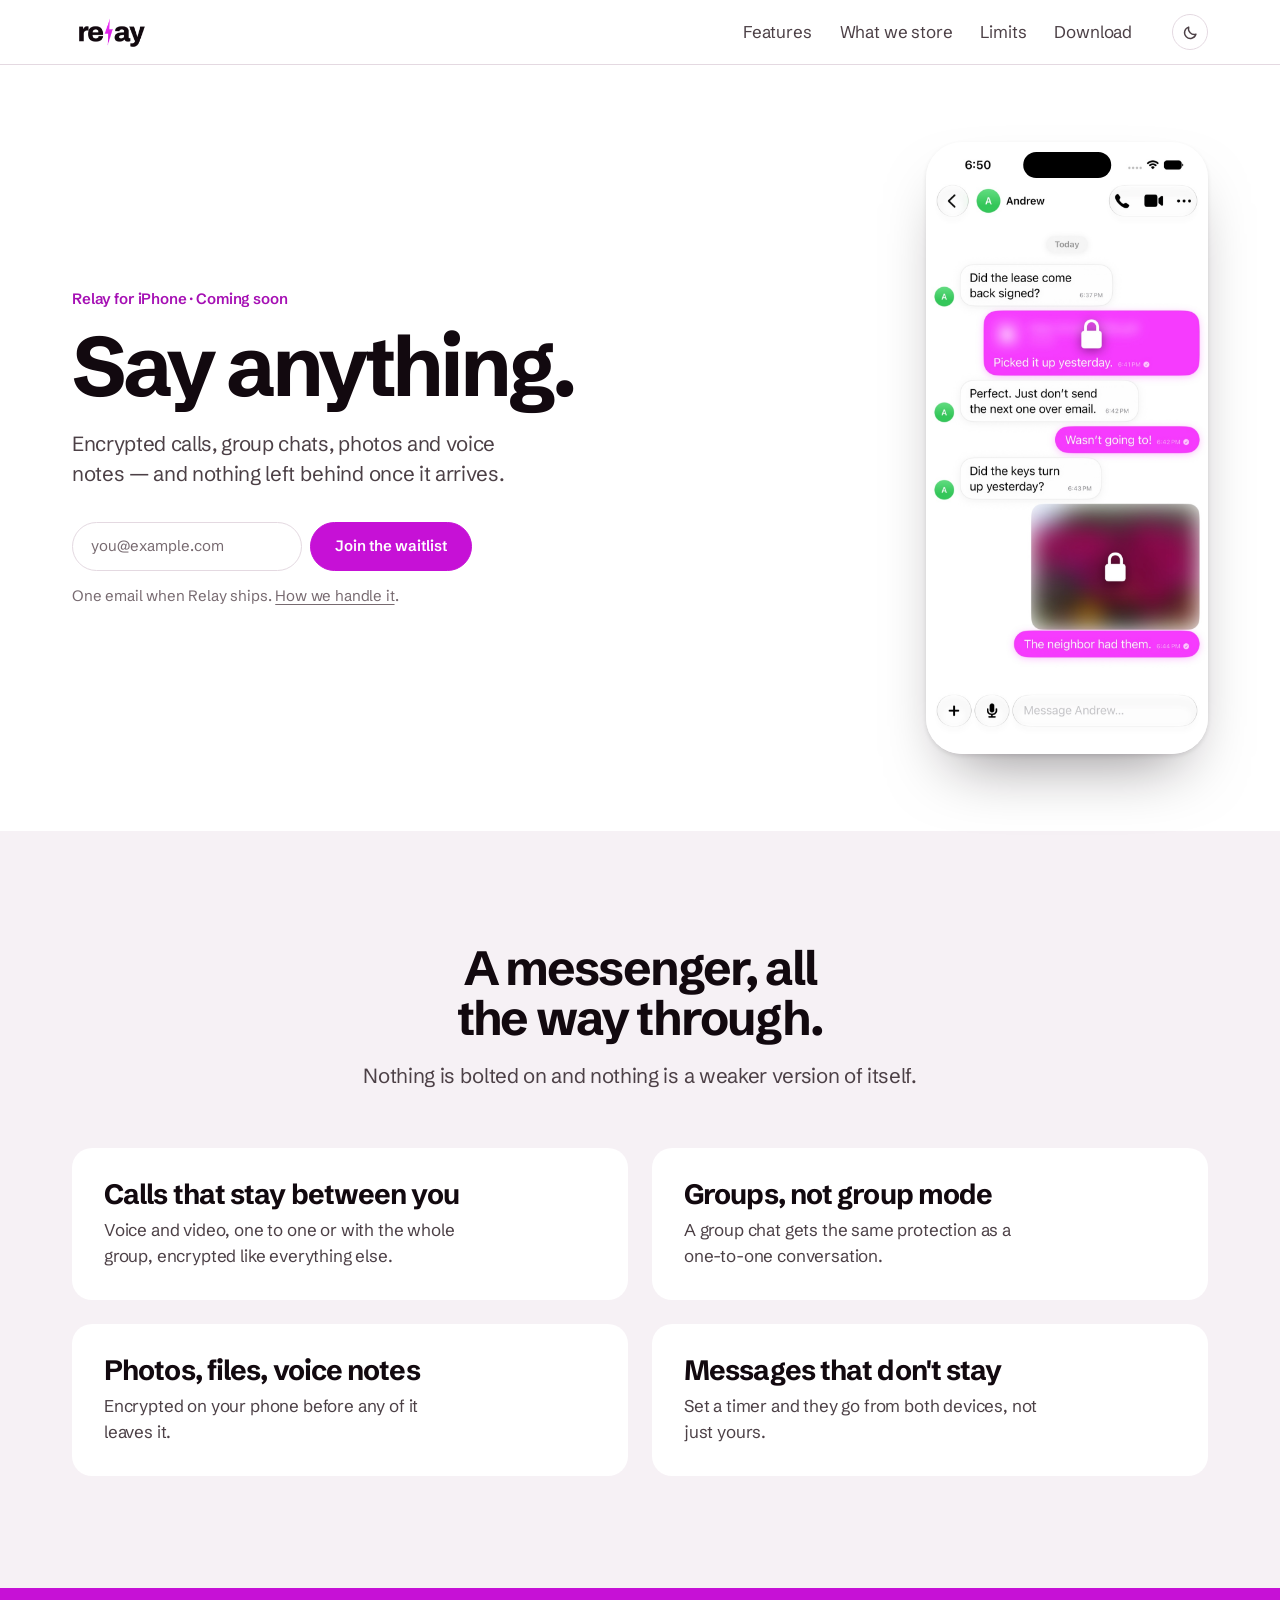
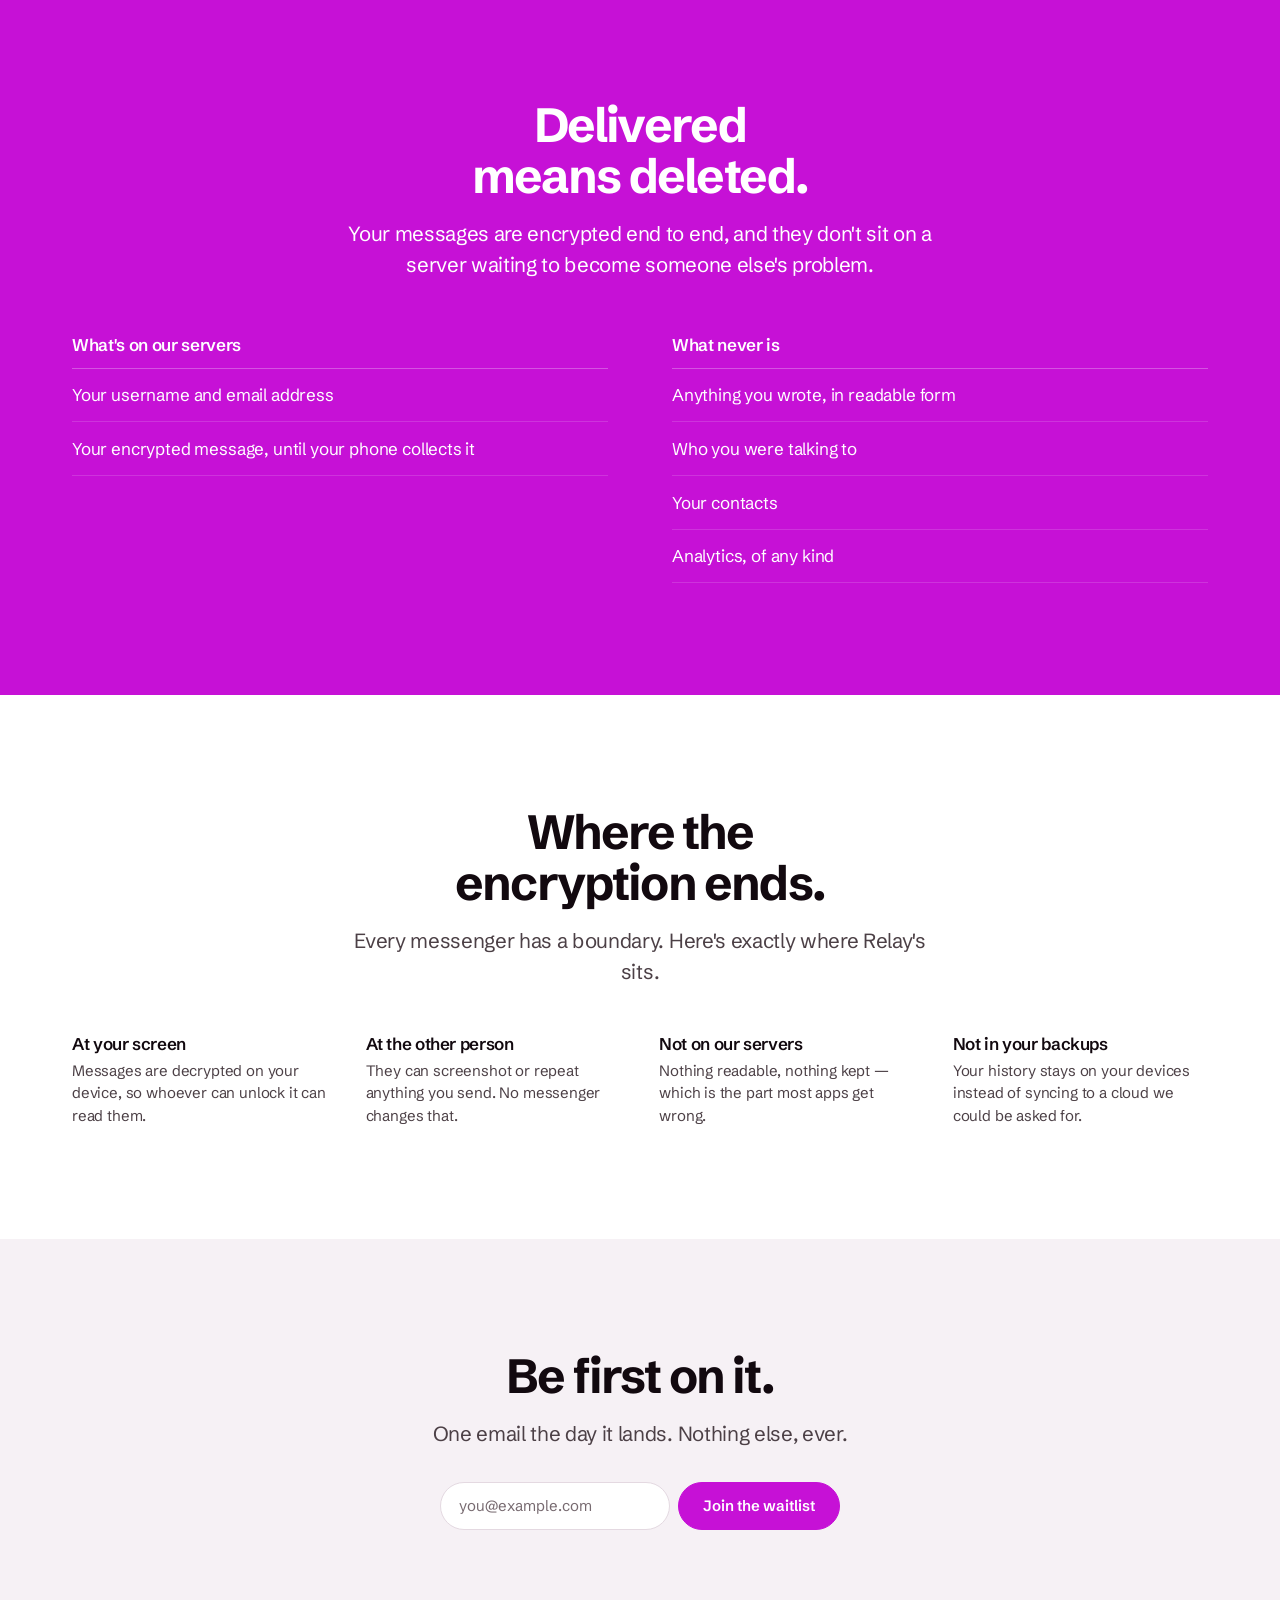
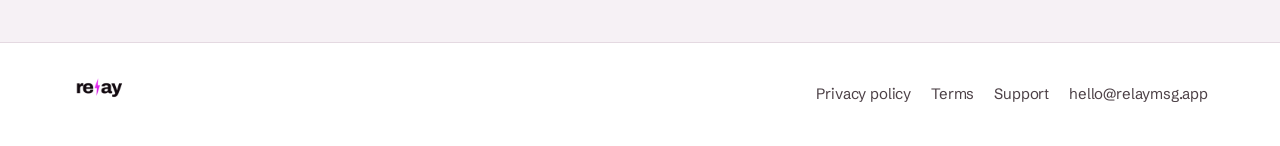
==== index.html @ 54e868c3 "Add files via upload" ====
<!doctype html>
<html lang="en">
<head>
<meta charset="utf-8">
<meta name="viewport" content="width=device-width, initial-scale=1">
<title>Relay — a private messenger for iPhone</title>
<meta name="description" content="Encrypted calls, group chats, photos and voice notes on iPhone. Your messages are deleted from our servers the moment they arrive. Join the waitlist.">
<link rel="icon" href="favicon.svg" type="image/svg+xml">
<link rel="canonical" href="https://relaymsg.app/">
<meta property="og:type" content="website">
<meta property="og:title" content="Relay — a private messenger for iPhone">
<meta property="og:description" content="Encrypted calls, groups, photos and voice notes. Nothing kept once it arrives.">
<meta property="og:url" content="https://relaymsg.app/">
<meta property="og:image" content="https://relaymsg.app/og.png">
<meta name="twitter:card" content="summary_large_image">
<meta name="theme-color" content="#FFFFFF" media="(prefers-color-scheme: light)">
<meta name="theme-color" content="#12090F" media="(prefers-color-scheme: dark)">
<link rel="preconnect" href="https://fonts.googleapis.com">
<link rel="preconnect" href="https://fonts.gstatic.com" crossorigin>
<link rel="stylesheet" href="https://fonts.googleapis.com/css2?family=Schibsted+Grotesk:wght@400;500;600;700&display=swap">
<link rel="stylesheet" href="styles.css">
<script>
/* Applied before first paint so a stored choice never flashes the other theme. */
(function () {
  try {
    var t = localStorage.getItem("relay-theme");
    if (t === "dark" || t === "light") document.documentElement.setAttribute("data-theme", t);
  } catch (e) {}
})();
</script>
</head>
<body>

<a class="skip" href="#main">Skip to content</a>

<header class="nav">
  <div class="shell wide nav-inner">
    <a class="brand" href="/">
      <img class="logo-on-light" src="images/relay-logo-dark-ink.png" alt="Relay" width="280" height="128">
      <img class="logo-on-dark" src="images/relay-logo-light-ink.png" alt="Relay" width="280" height="128">
    </a>
    <nav class="nav-links" aria-label="Primary">
      <a href="#features">Features</a>
      <a href="#storage">What we store</a>
      <a href="#limits">Limits</a>
      <a href="download.html">Download</a>
    </nav>
    <button class="theme-toggle" type="button" id="theme-toggle" aria-label="Switch theme">
      <svg class="i-light" width="15" height="15" viewBox="0 0 16 16" fill="none" aria-hidden="true">
        <circle cx="8" cy="8" r="3.1" stroke="currentColor" stroke-width="1.5"/>
        <path d="M8 1v1.6M8 13.4V15M15 8h-1.6M2.6 8H1M12.95 3.05l-1.13 1.13M4.18 11.82l-1.13 1.13M12.95 12.95l-1.13-1.13M4.18 4.18L3.05 3.05"
              stroke="currentColor" stroke-width="1.5" stroke-linecap="round"/>
      </svg>
      <svg class="i-dark" width="15" height="15" viewBox="0 0 16 16" fill="none" aria-hidden="true">
        <path d="M13.8 9.9A6.2 6.2 0 0 1 6.1 2.2a6.2 6.2 0 1 0 7.7 7.7Z"
              stroke="currentColor" stroke-width="1.5" stroke-linejoin="round"/>
      </svg>
    </button>
  </div>
</header>

<main id="main">

  <!-- ============================================================ hero -- -->
  <section class="shell wide hero">
    <div class="hero-copy">
      <p class="eyebrow">Relay for iPhone · Coming soon</p>
      <h1>Say anything.</h1>
      <p class="sub">
        Encrypted calls, group chats, photos and voice notes — and nothing left behind
        once it arrives.
      </p>

      <form class="signup" id="waitlist" novalidate>
        <div class="field-row">
          <label class="skip" for="email">Email address</label>
          <input type="email" id="email" name="email" placeholder="you@example.com" autocomplete="email" required>
          <button class="btn" type="submit">Join the waitlist</button>
        </div>
        <p class="form-status" id="waitlist-status" role="status" aria-live="polite"></p>
        <p class="signup-note">One email when Relay ships. <a href="privacy.html">How we handle it</a>.</p>
      </form>
    </div>

    <div class="hero-shot">
      <img class="on-light" src="images/hero-light.jpg"
           alt="A Relay conversation open on an iPhone" width="900" height="1956">
      <img class="on-dark" src="images/hero-dark.jpg"
           alt="A Relay conversation open on an iPhone" width="900" height="1956">
      <span class="hero-island" aria-hidden="true"></span>
    </div>
  </section>

  <!-- ======================================================== features -- -->
  <section class="band grey" id="features">
    <div class="shell wide">
      <div class="mid">
        <h2>A messenger, all the way through.</h2>
        <p class="sub">Nothing is bolted on and nothing is a weaker version of itself.</p>
      </div>

      <div class="tiles">
        <div class="tile">
            <h3>Calls that stay between you</h3>
            <p>Voice and video, one to one or with the whole group, encrypted like everything else.</p>
          </div>

        <div class="tile">
            <h3>Groups, not group mode</h3>
            <p>A group chat gets the same protection as a one-to-one conversation.</p>
          </div>

        <div class="tile">
            <h3>Photos, files, voice notes</h3>
            <p>Encrypted on your phone before any of it leaves it.</p>
          </div>

        <div class="tile">
            <h3>Messages that don't stay</h3>
            <p>Set a timer and they go from both devices, not just yours.</p>
          </div>
      </div>
    </div>
  </section>

  <!-- ========================================================= privacy -- -->
  <section class="band magenta" id="storage">
    <div class="shell wide">
      <div class="mid">
        <h2>Delivered means deleted.</h2>
        <p class="sub">
          Your messages are encrypted end to end, and they don't sit on a server waiting
          to become someone else's problem.
        </p>
      </div>

      <div class="cols">
        <div class="keep">
          <h3>What's on our servers</h3>
          <ul>
            <li>Your username and email address</li>
            <li>Your encrypted message, until your phone collects it</li>
          </ul>
        </div>
        <div class="gone">
          <h3>What never is</h3>
          <ul>
            <li>Anything you wrote, in readable form</li>
            <li>Who you were talking to</li>
            <li>Your contacts</li>
            <li>Analytics, of any kind</li>
          </ul>
        </div>
      </div>
    </div>
  </section>

  <!-- ========================================================== limits -- -->
  <section class="band" id="limits">
    <div class="shell wide">
      <div class="mid">
        <h2>Where the encryption ends.</h2>
        <p class="sub">Every messenger has a boundary. Here's exactly where Relay's sits.</p>
      </div>

      <div class="points">
        <div class="point">
          <h3>At your screen</h3>
          <p>Messages are decrypted on your device, so whoever can unlock it can read them.</p>
        </div>
        <div class="point">
          <h3>At the other person</h3>
          <p>They can screenshot or repeat anything you send. No messenger changes that.</p>
        </div>
        <div class="point">
          <h3>Not on our servers</h3>
          <p>Nothing readable, nothing kept — which is the part most apps get wrong.</p>
        </div>
        <div class="point">
          <h3>Not in your backups</h3>
          <p>Your history stays on your devices instead of syncing to a cloud we could be asked for.</p>
        </div>
      </div>
    </div>
  </section>

  <!-- ============================================================= cta -- -->
  <section class="band grey">
    <div class="shell mid">
      <h2>Be first on it.</h2>
      <p class="sub">One email the day it lands. Nothing else, ever.</p>
      <form class="signup" id="waitlist-2" novalidate>
        <div class="field-row">
          <label class="skip" for="email-2">Email address</label>
          <input type="email" id="email-2" name="email" placeholder="you@example.com" autocomplete="email" required>
          <button class="btn" type="submit">Join the waitlist</button>
        </div>
        <p class="form-status" id="waitlist-2-status" role="status" aria-live="polite"></p>
      </form>
    </div>
  </section>

</main>

<footer class="foot">
  <div class="shell wide foot-inner">
    <p class="foot-brand">
      <img class="logo-on-light" src="images/relay-logo-dark-ink.png" alt="Relay" width="280" height="128">
      <img class="logo-on-dark" src="images/relay-logo-light-ink.png" alt="Relay" width="280" height="128">
    </p>
    <nav class="foot-links" aria-label="Footer">
      <a href="privacy.html">Privacy policy</a>
      <a href="terms.html">Terms</a>
      <a href="support.html">Support</a>
      <a href="mailto:hello@relaymsg.app">hello@relaymsg.app</a>
    </nav>
  </div>
</footer>

<script src="site.js"></script>
</body>
</html>
---- styles.css ----
/* ==========================================================================
   Relay — stylesheet
   Big type, full-bleed sections, centred composition.
   ========================================================================== */

:root {
  --page:    #FFFFFF;   /* page ground */
  --surface: #FFFFFF;   /* cards, inputs — lifts away from the ground in dark */
  --grey:    #F6F1F5;   /* section alternate, biased toward the brand magenta */
  --grey-2:  #EBE2E9;
  --line:    #E4D9E1;

  --ink:    #12090F;   /* the wordmark's own black */
  --ink-70: #4C4046;
  --ink-45: #776A70;

  /* Straight from the logo's bolt gradient */
  --magenta:        #C611D6;   /* deep stop — the solid accent */
  --magenta-bright: #F63BFF;   /* bright stop */

  /* Derived. White on #C611D6 is 4.72:1 — it passes, but only just, so every
     piece of text on the band is pure white. No tints, no opacity. */
  --magenta-deep: #7E0A8A;   /* hover / pressed */
  --magenta-ink:  #A50FB4;   /* magenta text on paper */
  --magenta-tint: #F9E4FB;   /* pale fill, e.g. a white button's hover */
  --on-band:      #FFFFFF;

  --sans: "Schibsted Grotesk", -apple-system, BlinkMacSystemFont, "Segoe UI", sans-serif;

  --t-sm:   0.9375rem;
  --t-base: 1.0625rem;
  --t-lg:   clamp(1.125rem, 1.6vw, 1.375rem);
  --t-xl:   clamp(1.375rem, 2.2vw, 1.75rem);
  --t-2xl:  clamp(1.875rem, 4.2vw, 3rem);
  --t-3xl:  clamp(2.75rem, 7.5vw, 5.25rem);

  --gut:   clamp(1.25rem, 5vw, 2.5rem);
  --shell: 62rem;
  --wide:  76rem;

  color-scheme: light;
}

/* ---------------------------------------------------------------- dark -- */
/* Three states: an explicit choice stamps data-theme on <html>; with nothing
   stamped the OS preference decides. Only the tokens change. */

@media (prefers-color-scheme: dark) {
  :root:not([data-theme="light"]) {
    --page:    #12090F;   /* the wordmark's black, as the ground */
    --surface: #211520;
    --grey:    #1B1018;
    --grey-2:  #2A1C26;
    --line:    #31222C;

    --ink:    #F6EFF3;
    --ink-70: #C0B2BA;
    --ink-45: #8F808A;

    --magenta-deep: #9C0CAB;   /* hover goes deeper here too — going brighter
                                  costs contrast against the white label */
    --magenta-ink:  #F63BFF;   /* links take the gradient's bright stop */
    --magenta-tint: #3A1240;

    color-scheme: dark;
  }
}

:root[data-theme="dark"] {
  --page:    #12090F;
  --surface: #211520;
  --grey:    #1B1018;
  --grey-2:  #2A1C26;
  --line:    #31222C;

  --ink:    #F6EFF3;
  --ink-70: #C0B2BA;
  --ink-45: #8F808A;

  --magenta-deep: #9C0CAB;
  --magenta-ink:  #F63BFF;
  --magenta-tint: #3A1240;

  color-scheme: dark;
}

*, *::before, *::after { box-sizing: border-box; }
html { -webkit-text-size-adjust: 100%; scroll-behavior: smooth; }
@media (prefers-reduced-motion: reduce) { html { scroll-behavior: auto; } }

body {
  margin: 0;
  background: var(--page);
  color: var(--ink);
  font-family: var(--sans);
  font-size: var(--t-base);
  line-height: 1.5;
  letter-spacing: -0.01em;
  -webkit-font-smoothing: antialiased;
}

h1, h2, h3 { margin: 0; font-weight: 700; letter-spacing: -0.038em; line-height: 1.05; text-wrap: balance; }
p, ul { margin: 0; }

a { color: var(--magenta-ink); text-underline-offset: 0.18em; }
a:hover { color: var(--ink); }
:focus-visible { outline: 2px solid var(--magenta); outline-offset: 3px; border-radius: 3px; }

.shell { width: 100%; max-width: var(--shell); margin-inline: auto; padding-inline: var(--gut); }
.shell.wide { max-width: var(--wide); }

.skip { position: absolute; left: -9999px; }
.skip:focus {
  left: 1rem; top: 1rem; z-index: 60;
  background: var(--magenta); color: #fff; padding: 0.6rem 1rem; border-radius: 6px;
}

/* ------------------------------------------------------------------ nav -- */

.nav {
  position: sticky; top: 0; z-index: 40;
  background: color-mix(in srgb, var(--page) 84%, transparent);
  backdrop-filter: saturate(180%) blur(18px);
  border-bottom: 1px solid var(--line);
}
.nav-inner { display: flex; align-items: center; gap: 2rem; height: 4rem; }
.brand {
  display: inline-flex; align-items: center;
  margin-right: auto;
}
/* The artboard carries padding around the wordmark, so the box is taller than
   the letterforms — sized up to match the weight of the nav links beside it. */
.brand img, .foot-brand img { width: auto; max-width: none; }
.brand img { height: 2.2rem; }
.foot-brand img { height: 1.9rem; }

/* Two wordmark inks, one shown per theme. These have to out-specify the sizing
   rules above, hence scoping each to its container rather than using the bare
   class — .brand img (0,1,1) would otherwise beat .logo-on-dark (0,1,0). */
.brand .logo-on-light, .foot-brand .logo-on-light { display: block; }
.brand .logo-on-dark,  .foot-brand .logo-on-dark  { display: none; }

@media (prefers-color-scheme: dark) {
  :root:not([data-theme="light"]) .brand .logo-on-light,
  :root:not([data-theme="light"]) .foot-brand .logo-on-light { display: none; }
  :root:not([data-theme="light"]) .brand .logo-on-dark,
  :root:not([data-theme="light"]) .foot-brand .logo-on-dark { display: block; }
}
:root[data-theme="dark"] .brand .logo-on-light,
:root[data-theme="dark"] .foot-brand .logo-on-light { display: none; }
:root[data-theme="dark"] .brand .logo-on-dark,
:root[data-theme="dark"] .foot-brand .logo-on-dark { display: block; }

:root[data-theme="light"] .brand .logo-on-light,
:root[data-theme="light"] .foot-brand .logo-on-light { display: block; }
:root[data-theme="light"] .brand .logo-on-dark,
:root[data-theme="light"] .foot-brand .logo-on-dark { display: none; }

/* ---------------------------------------------------------- theme toggle -- */

.theme-toggle {
  flex: none;
  width: 2.25rem;
  height: 2.25rem;
  margin-left: 0.5rem;
  display: grid;
  place-items: center;
  color: var(--ink-70);
  background: transparent;
  border: 1px solid var(--line);
  border-radius: 999px;
  cursor: pointer;
  transition: color 120ms ease, border-color 120ms ease;
}
.theme-toggle:hover { color: var(--ink); border-color: var(--ink-45); }
.theme-toggle svg { display: block; }

/* The icon shows the theme you'd switch to: a moon while you're in light. */
.theme-toggle .i-light { display: none; }
.theme-toggle .i-dark  { display: block; }
@media (prefers-color-scheme: dark) {
  :root:not([data-theme="light"]) .theme-toggle .i-light { display: block; }
  :root:not([data-theme="light"]) .theme-toggle .i-dark  { display: none; }
}
:root[data-theme="dark"] .theme-toggle .i-light { display: block; }
:root[data-theme="dark"] .theme-toggle .i-dark  { display: none; }
:root[data-theme="light"] .theme-toggle .i-light { display: none; }
:root[data-theme="light"] .theme-toggle .i-dark  { display: block; }
.nav-links { display: flex; gap: 1.75rem; font-size: var(--t-base); }
.nav-links a { color: var(--ink-70); text-decoration: none; }
.nav-links a:hover, .nav-links a[aria-current="page"] { color: var(--ink); }
@media (max-width: 40rem) { .nav-links { display: none; } }
@media (max-width: 40rem) { .nav-inner { gap: 0; } .theme-toggle { margin-left: auto; } }

/* -------------------------------------------------------------- sections -- */

.band { padding-block: clamp(3.5rem, 9vw, 7rem); }
.band.grey { background: var(--grey); }
.band.magenta { background: var(--magenta); color: var(--on-band); }
.band.magenta h2, .band.magenta h3 { color: #fff; }

.mid { text-align: center; }
.mid h1, .mid h2 { font-size: var(--t-2xl); max-width: 17ch; margin-inline: auto; }
.mid .sub {
  margin-top: 1.1rem;
  font-size: var(--t-lg);
  color: var(--ink-70);
  max-width: 46ch;
  margin-inline: auto;
  letter-spacing: -0.016em;
}
.band.magenta .sub { color: var(--on-band); }

/* ----------------------------------------------------------------- hero -- */

.hero { padding-block: clamp(3rem, 7vw, 5.5rem) clamp(2.5rem, 5vw, 4rem); text-align: center; }
.eyebrow {
  font-size: var(--t-sm);
  font-weight: 600;
  color: var(--magenta-ink);
  letter-spacing: -0.01em;
}
.hero h1 {
  margin-top: 0.9rem;
  font-size: var(--t-3xl);
  letter-spacing: -0.05em;
  line-height: 0.98;
}
.hero .sub {
  margin: 1.35rem auto 0;
  max-width: 40ch;
  font-size: var(--t-lg);
  color: var(--ink-70);
  letter-spacing: -0.016em;
}

/* -------------------------------------------------------------- waitlist -- */

.signup { margin: 2rem auto 0; max-width: 25rem; }
.field-row { display: flex; gap: 0.5rem; flex-wrap: wrap; }
.field-row input[type="email"] {
  flex: 1 1 11rem; min-width: 0;
  font: inherit; font-size: var(--t-sm);
  color: var(--ink);
  background: var(--surface);
  border: 1px solid var(--line);
  border-radius: 999px;
  padding: 0.75rem 1.1rem;
}
.field-row input[type="email"]::placeholder { color: var(--ink-45); }
.field-row input[type="email"]:focus-visible { border-color: var(--magenta); }

.btn {
  font: inherit; font-size: var(--t-sm); font-weight: 600;
  color: #fff; background: var(--magenta);
  border: 1px solid var(--magenta);
  border-radius: 999px;
  padding: 0.75rem 1.5rem;
  cursor: pointer;
  transition: background 130ms ease;
}
.btn:hover { background: var(--magenta-deep); border-color: var(--magenta-deep); }
.btn[disabled] { opacity: 0.5; cursor: default; }

.band.magenta .field-row input[type="email"] { border-color: transparent; }
.band.magenta .btn { background: #fff; color: var(--magenta-deep); border-color: #fff; }
.band.magenta .btn:hover { background: var(--magenta-tint); border-color: var(--magenta-tint); }

.signup-note { margin-top: 0.9rem; font-size: var(--t-sm); color: var(--ink-45); }
.signup-note a { color: var(--ink-45); }
.band.magenta .signup-note { color: var(--on-band); }
.band.magenta .signup-note a { color: var(--on-band); }
.form-status { margin-top: 0.8rem; font-size: var(--t-sm); color: var(--magenta-ink); }
.form-status[data-state="error"] { color: #B3382A; }
.band.magenta .form-status, .band.magenta .form-status[data-state="error"] { color: #fff; }
.form-status:empty { display: none; }

/* Past this width a single centred column leaves the page looking empty either
   side, so the hero becomes two columns: copy left, device right. Declared after
   the waitlist rules above, which it needs to override. */
@media (min-width: 72rem) {
  .hero {
    display: grid;
    grid-template-columns: minmax(0, 1fr) auto;
    gap: clamp(3rem, 6vw, 6rem);
    align-items: center;
    text-align: left;
    padding-block: clamp(3rem, 6vw, 5rem);
  }
  .hero h1 { max-width: 11ch; }
  .hero .sub { margin-inline: 0; max-width: 36ch; }
  .hero .signup { margin-left: 0; margin-right: 0; }
  .hero .hero-shot { margin-top: 0; }
}


/* ---------------------------------------------------------- hero shot -- */

.hero-shot {
  position: relative;
  margin: clamp(2.5rem, 6vw, 4rem) auto 0;
  width: clamp(15rem, 22vw, 21rem);
}

/* The simulator doesn't draw the Dynamic Island, so it's overlaid here rather
   than burned into the capture — it stays right if the screenshots change.
   Proportions are the real device's: a 125x37pt pill, 11pt down, on a 402pt
   wide screen. It's black in both themes because it is on a real phone, which
   is why it disappears against the dark capture — same as it does in life. */
.hero-island {
  position: absolute;
  top: 1.63%;
  left: 50%;
  transform: translateX(-50%);
  width: 31.1%;
  aspect-ratio: 125 / 37;
  background: #000;
  border-radius: 999px;
  pointer-events: none;
}
.hero-shot img {
  display: block;
  width: 100%;
  height: auto;
  border-radius: 2.25rem;
  box-shadow: 0 2px 4px rgba(18, 9, 15, 0.10), 0 32px 64px -28px rgba(18, 9, 15, 0.5);
}

/* A capture per theme. Container-scoped for the same reason as the wordmark:
   .hero-shot img is (0,1,1) and would beat a bare .on-dark (0,1,0). */
.hero-shot .on-light { display: block; }
.hero-shot .on-dark  { display: none; }
@media (prefers-color-scheme: dark) {
  :root:not([data-theme="light"]) .hero-shot .on-light { display: none; }
  :root:not([data-theme="light"]) .hero-shot .on-dark  { display: block; }
}
:root[data-theme="dark"] .hero-shot .on-light { display: none; }
:root[data-theme="dark"] .hero-shot .on-dark  { display: block; }
:root[data-theme="light"] .hero-shot .on-light { display: block; }
:root[data-theme="light"] .hero-shot .on-dark  { display: none; }

/* ------------------------------------------------------------- features -- */

.tiles {
  margin-top: clamp(2.5rem, 5vw, 3.5rem);
  display: grid;
  grid-template-columns: repeat(2, minmax(0, 1fr));
  gap: clamp(1rem, 2vw, 1.5rem);
}
@media (max-width: 46rem) { .tiles { grid-template-columns: minmax(0, 1fr); } }

.tile {
  background: var(--surface);
  border-radius: 1.25rem;
  padding: clamp(1.5rem, 3vw, 2rem);
}
.tile h3 { font-size: var(--t-xl); letter-spacing: -0.032em; }
.tile p { margin-top: 0.5rem; color: var(--ink-70); font-size: var(--t-base); max-width: 36ch; }

/* ------------------------------------------------------------- the lists -- */

.cols {
  margin-top: clamp(2.5rem, 5vw, 3.5rem);
  display: grid;
  grid-template-columns: repeat(2, minmax(0, 1fr));
  gap: clamp(2rem, 5vw, 4rem);
  text-align: left;
}
@media (max-width: 44rem) { .cols { grid-template-columns: minmax(0, 1fr); } }

.cols h3 {
  font-size: var(--t-base);
  font-weight: 600;
  letter-spacing: -0.02em;
  padding-bottom: 0.85rem;
  border-bottom: 1px solid rgba(255, 255, 255, 0.28);
}
.cols ul { list-style: none; padding: 0; }
.cols li {
  padding: 0.85rem 0;
  border-bottom: 1px solid rgba(255, 255, 255, 0.14);
  font-size: var(--t-base);
  color: var(--on-band);
}
/* the recessed column is set apart by its heading, not by opacity —
   anything less than pure white drops under 4.5:1 on this ground */

/* --------------------------------------------------------------- points -- */

.points {
  margin-top: clamp(2.25rem, 4.5vw, 3rem);
  display: grid;
  grid-template-columns: repeat(4, minmax(0, 1fr));
  gap: clamp(1.5rem, 3vw, 2.5rem);
  text-align: left;
}
@media (max-width: 56rem) { .points { grid-template-columns: repeat(2, minmax(0, 1fr)); } }
@media (max-width: 32rem) { .points { grid-template-columns: minmax(0, 1fr); } }
.point h3 { font-size: var(--t-base); font-weight: 600; letter-spacing: -0.022em; }
.point p { margin-top: 0.4rem; font-size: var(--t-sm); color: var(--ink-70); }

/* ------------------------------------------------------- unavailable -- */
/* A control that isn't a control yet — reads as a button, isn't clickable. */

.btn-off {
  display: inline-block;
  margin-top: 1.75rem;
  font-size: var(--t-sm);
  font-weight: 600;
  color: var(--ink-45);
  background: var(--grey);
  border: 1px solid var(--line);
  border-radius: 999px;
  padding: 0.75rem 1.5rem;
}
.band.grey .btn-off { background: var(--page); }

.status-note { margin-top: 1.25rem; font-size: var(--t-sm); color: var(--ink-45); }

/* -------------------------------------------------------------- invite -- */
/* /add/<handle> — a deep-link landing page, so it's one decision and nothing
   else competing for attention. */

.invite { padding-block: clamp(4rem, 12vw, 8rem); }
.invite h1 {
  font-size: clamp(2.25rem, 5.5vw, 3.5rem);
  letter-spacing: -0.04em;
  max-width: 16ch;
  margin-inline: auto;
}
.invite h1 .handle { color: var(--magenta-ink); }
.invite .sub { margin-top: 1.25rem; max-width: 38ch; }

.invite-actions {
  margin-top: 2.25rem;
  display: flex;
  flex-direction: column;
  align-items: center;
  gap: 0.75rem;
}
.invite-actions .btn { min-width: 15rem; text-decoration: none; }

.btn-quiet {
  font-size: var(--t-sm);
  font-weight: 600;
  color: var(--magenta-ink);
  text-decoration: none;
  padding: 0.5rem 1rem;
}
.btn-quiet:hover { color: var(--ink); }

.invite-note { margin-top: 2rem; font-size: var(--t-sm); color: var(--ink-45); }
.invite-note a { color: var(--ink-45); }

/* -------------------------------------------------------------- footer -- */

.foot { border-top: 1px solid var(--line); }
.foot-inner {
  padding-block: 2rem 2.5rem;
  display: flex; flex-wrap: wrap; gap: 1rem 2rem; align-items: baseline;
  font-size: var(--t-sm);
}
.foot-brand { display: flex; align-items: center; margin-right: auto; }
.foot-brand img { display: block; width: auto; height: 1.5rem; }
.foot-links { display: flex; flex-wrap: wrap; gap: 1.25rem; }
.foot-links a { color: var(--ink-70); text-decoration: none; }
.foot-links a:hover { color: var(--ink); }

/* ------------------------------------------------------- document pages -- */

.doc { padding-block: clamp(2.5rem, 5vw, 4rem) clamp(3rem, 6vw, 4.5rem); }
.doc-head { border-bottom: 1px solid var(--line); padding-bottom: 1.75rem; }
.doc-head h1 { font-size: var(--t-2xl); max-width: 18ch; margin-top: 0.5rem; }
.doc-lede { margin-top: 1rem; max-width: 52ch; color: var(--ink-70); font-size: var(--t-lg); letter-spacing: -0.016em; }
.doc-head .lbl { font-size: var(--t-sm); font-weight: 600; color: var(--magenta-ink); }

.doc-section {
  display: grid;
  grid-template-columns: 11rem minmax(0, 1fr);
  gap: 0 clamp(1.5rem, 4vw, 3rem);
  border-bottom: 1px solid var(--line);
  padding-block: 1.9rem;
}
@media (max-width: 44rem) { .doc-section { grid-template-columns: minmax(0, 1fr); gap: 0.7rem; } }
.doc-section h2 { font-size: var(--t-base); font-weight: 600; letter-spacing: -0.022em; }
.doc-section > div { max-width: 58ch; }
.doc-section p { color: var(--ink-70); font-size: var(--t-sm); }
.doc-section p + p { margin-top: 0.75rem; }
.doc-section strong { color: var(--ink); font-weight: 600; }

.doc-list { padding: 0; list-style: none; display: grid; gap: 0.5rem; }
.doc-list li { color: var(--ink-70); font-size: var(--t-sm); padding-left: 1rem; position: relative; }
.doc-list li::before { content: "\2013"; position: absolute; left: 0; color: var(--magenta); }
.doc-list b { color: var(--ink); font-weight: 600; }
.doc-section p + .doc-list { margin-top: 0.75rem; }

.kv { margin: 0.85rem 0 0; font-size: var(--t-sm); border-top: 1px solid var(--line); }
.kv div {
  display: grid; grid-template-columns: 8rem minmax(0, 1fr); gap: 1rem;
  padding: 0.55rem 0; border-bottom: 1px solid var(--line);
}
.kv dt { font-weight: 600; color: var(--ink-45); }
.kv dd { margin: 0; color: var(--ink); }
@media (max-width: 32rem) { .kv div { grid-template-columns: minmax(0, 1fr); gap: 0.15rem; } }

.faq details { border-bottom: 1px solid var(--line); }
.faq summary {
  cursor: pointer; list-style: none;
  padding-block: 0.9rem;
  display: flex; gap: 1rem; align-items: baseline;
  font-size: var(--t-sm); font-weight: 600;
}
.faq summary::-webkit-details-marker { display: none; }
.faq summary::after { content: "+"; margin-left: auto; color: var(--magenta); font-weight: 400; flex: none; }
.faq details[open] summary::after { content: "\2013"; }
.faq summary:hover { color: var(--magenta-ink); }
.faq .answer { padding-bottom: 1rem; color: var(--ink-70); font-size: var(--t-sm); max-width: 58ch; }
.faq .answer p + p { margin-top: 0.7rem; }
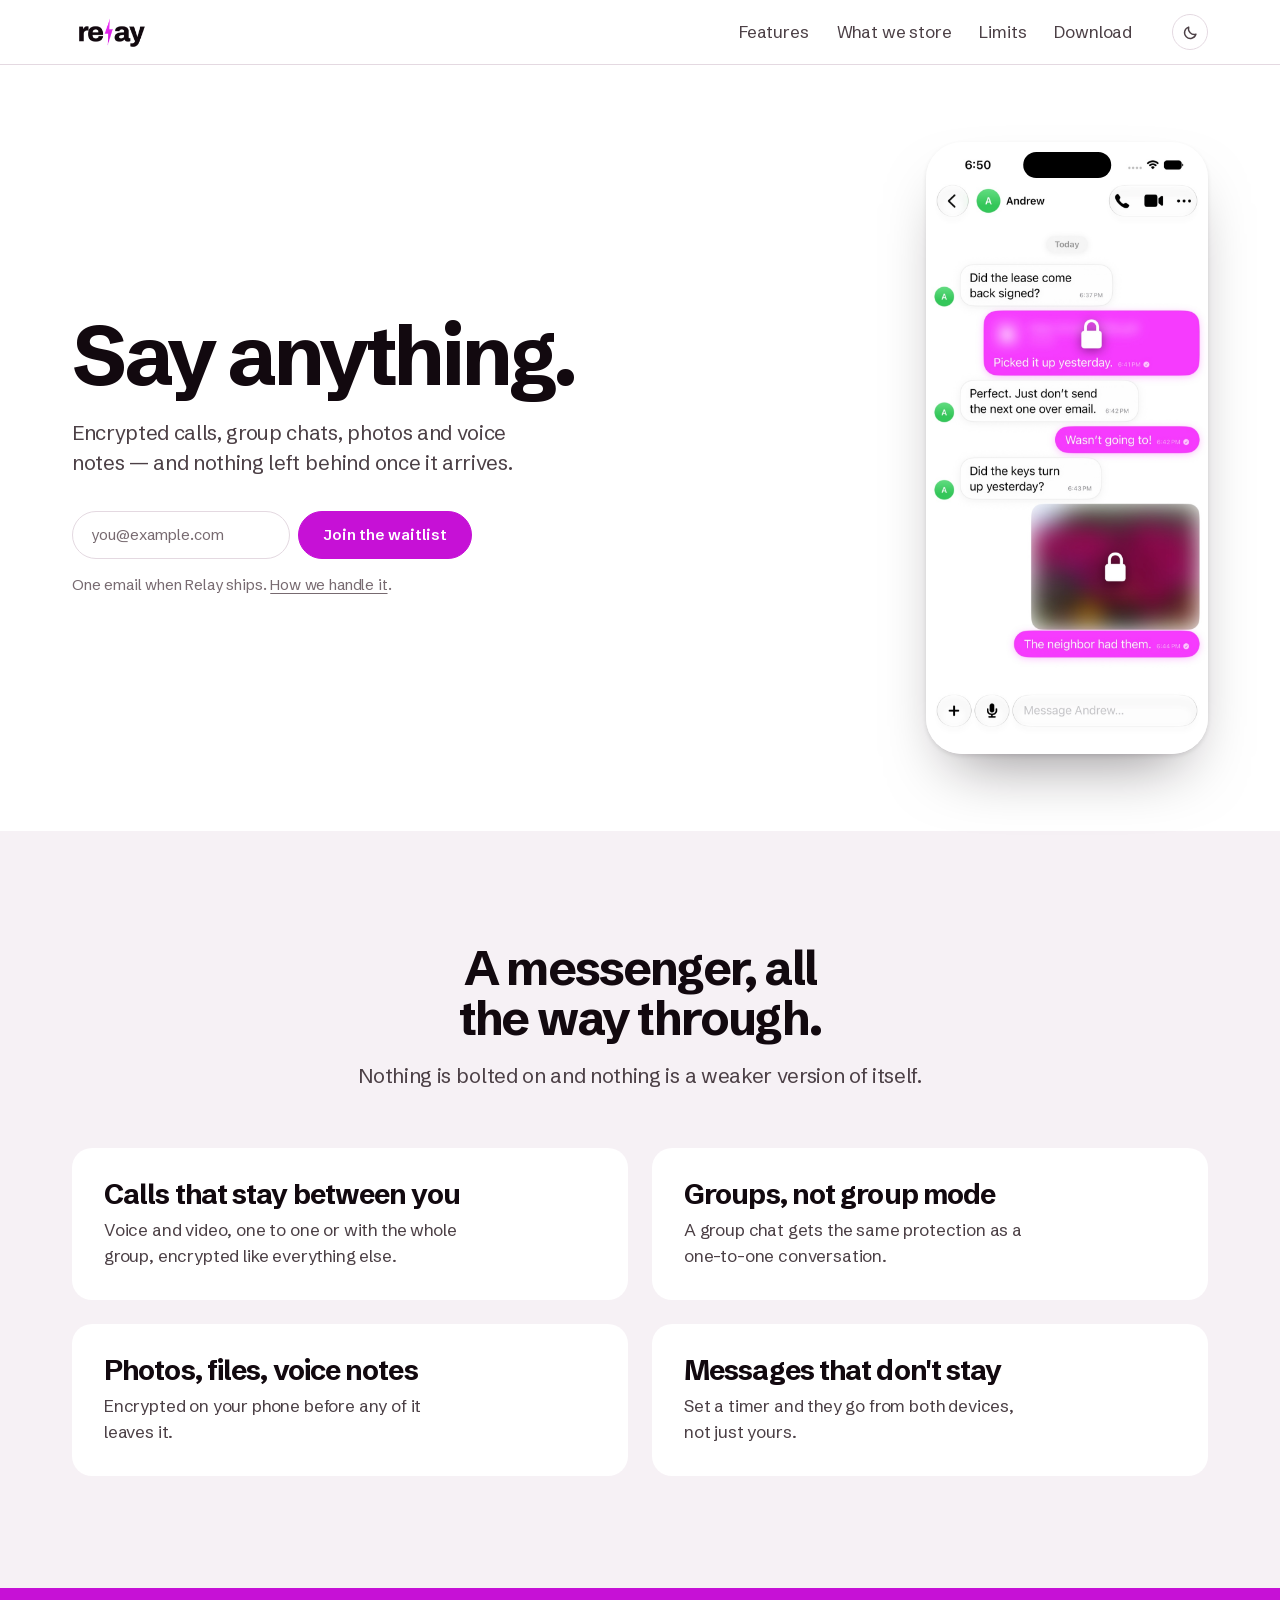
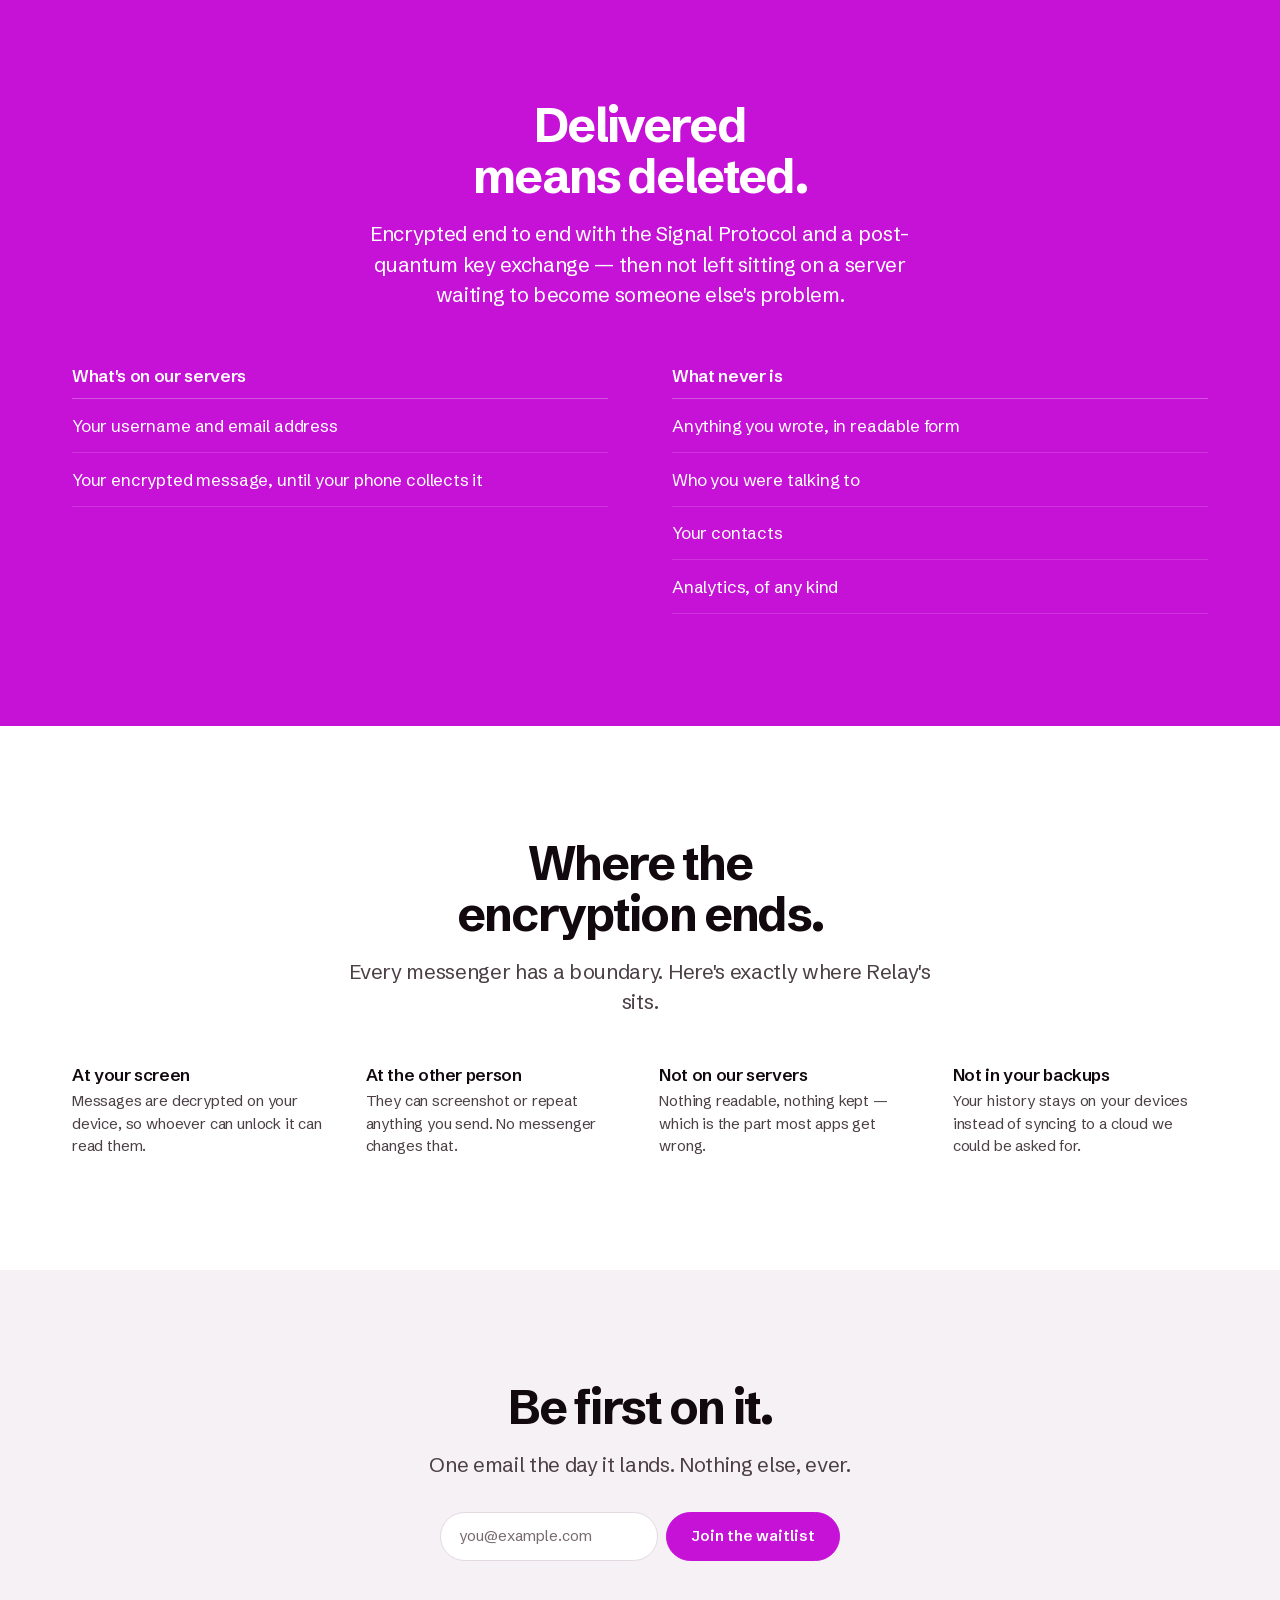
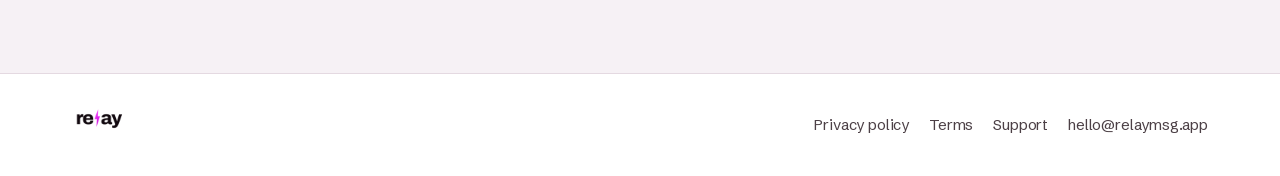
==== commit 6e349838: "Add files via upload" ====
--- a/index.html
+++ b/index.html
@@ -12,12 +12,13 @@
 <meta property="og:description" content="Encrypted calls, groups, photos and voice notes. Nothing kept once it arrives.">
 <meta property="og:url" content="https://relaymsg.app/">
 <meta property="og:image" content="https://relaymsg.app/og.png">
+<meta property="og:image:width" content="1200">
+<meta property="og:image:height" content="630">
+<meta property="og:image:alt" content="Relay — say anything. Encrypted calls, group chats, photos and voice notes.">
 <meta name="twitter:card" content="summary_large_image">
 <meta name="theme-color" content="#FFFFFF" media="(prefers-color-scheme: light)">
 <meta name="theme-color" content="#12090F" media="(prefers-color-scheme: dark)">
-<link rel="preconnect" href="https://fonts.googleapis.com">
-<link rel="preconnect" href="https://fonts.gstatic.com" crossorigin>
-<link rel="stylesheet" href="https://fonts.googleapis.com/css2?family=Schibsted+Grotesk:wght@400;500;600;700&display=swap">
+<link rel="preload" href="fonts/schibsted-grotesk-latin.woff2" as="font" type="font/woff2" crossorigin>
 <link rel="stylesheet" href="styles.css">
 <script>
 /* Applied before first paint so a stored choice never flashes the other theme. */
@@ -64,7 +65,6 @@
   <!-- ============================================================ hero -- -->
   <section class="shell wide hero">
     <div class="hero-copy">
-      <p class="eyebrow">Relay for iPhone · Coming soon</p>
       <h1>Say anything.</h1>
       <p class="sub">
         Encrypted calls, group chats, photos and voice notes — and nothing left behind
@@ -129,8 +129,8 @@
       <div class="mid">
         <h2>Delivered means deleted.</h2>
         <p class="sub">
-          Your messages are encrypted end to end, and they don't sit on a server waiting
-          to become someone else's problem.
+          Encrypted end to end with the Signal Protocol and a post-quantum key exchange —
+          then not left sitting on a server waiting to become someone else's problem.
         </p>
       </div>
 
--- a/styles.css
+++ b/styles.css
@@ -2,6 +2,27 @@
    Relay — stylesheet
    Big type, full-bleed sections, centred composition.
    ========================================================================== */
+
+/* Schibsted Grotesk, self-hosted. One variable file per subset covers every
+   weight the site uses, so nothing is fetched from a third party — which
+   matters most on the invite pages, where the URL itself is sensitive. */
+
+@font-face {
+  font-family: "Schibsted Grotesk";
+  font-style: normal;
+  font-weight: 400 700;
+  font-display: swap;
+  src: url("fonts/schibsted-grotesk-latin-ext.woff2") format("woff2");
+  unicode-range: U+0100-02BA, U+02BD-02C5, U+02C7-02CC, U+02CE-02D7, U+02DD-02FF, U+0304, U+0308, U+0329, U+1D00-1DBF, U+1E00-1E9F, U+1EF2-1EFF, U+2020, U+20A0-20AB, U+20AD-20C0, U+2113, U+2C60-2C7F, U+A720-A7FF;
+}
+@font-face {
+  font-family: "Schibsted Grotesk";
+  font-style: normal;
+  font-weight: 400 700;
+  font-display: swap;
+  src: url("fonts/schibsted-grotesk-latin.woff2") format("woff2");
+  unicode-range: U+0000-00FF, U+0131, U+0152-0153, U+02BB-02BC, U+02C6, U+02DA, U+02DC, U+0304, U+0308, U+0329, U+2000-206F, U+20AC, U+2122, U+2191, U+2193, U+2212, U+2215, U+FEFF, U+FFFD;
+}
 
 :root {
   --page:    #FFFFFF;   /* page ground */
@@ -449,6 +470,17 @@
 }
 .btn-quiet:hover { color: var(--ink); }
 
+.invite-warn {
+  margin: 1.75rem auto 0;
+  max-width: 34ch;
+  font-size: var(--t-sm);
+  color: var(--ink-70);
+  background: var(--grey);
+  border: 1px solid var(--line);
+  border-radius: 10px;
+  padding: 0.9rem 1.1rem;
+}
+
 .invite-note { margin-top: 2rem; font-size: var(--t-sm); color: var(--ink-45); }
 .invite-note a { color: var(--ink-45); }
 
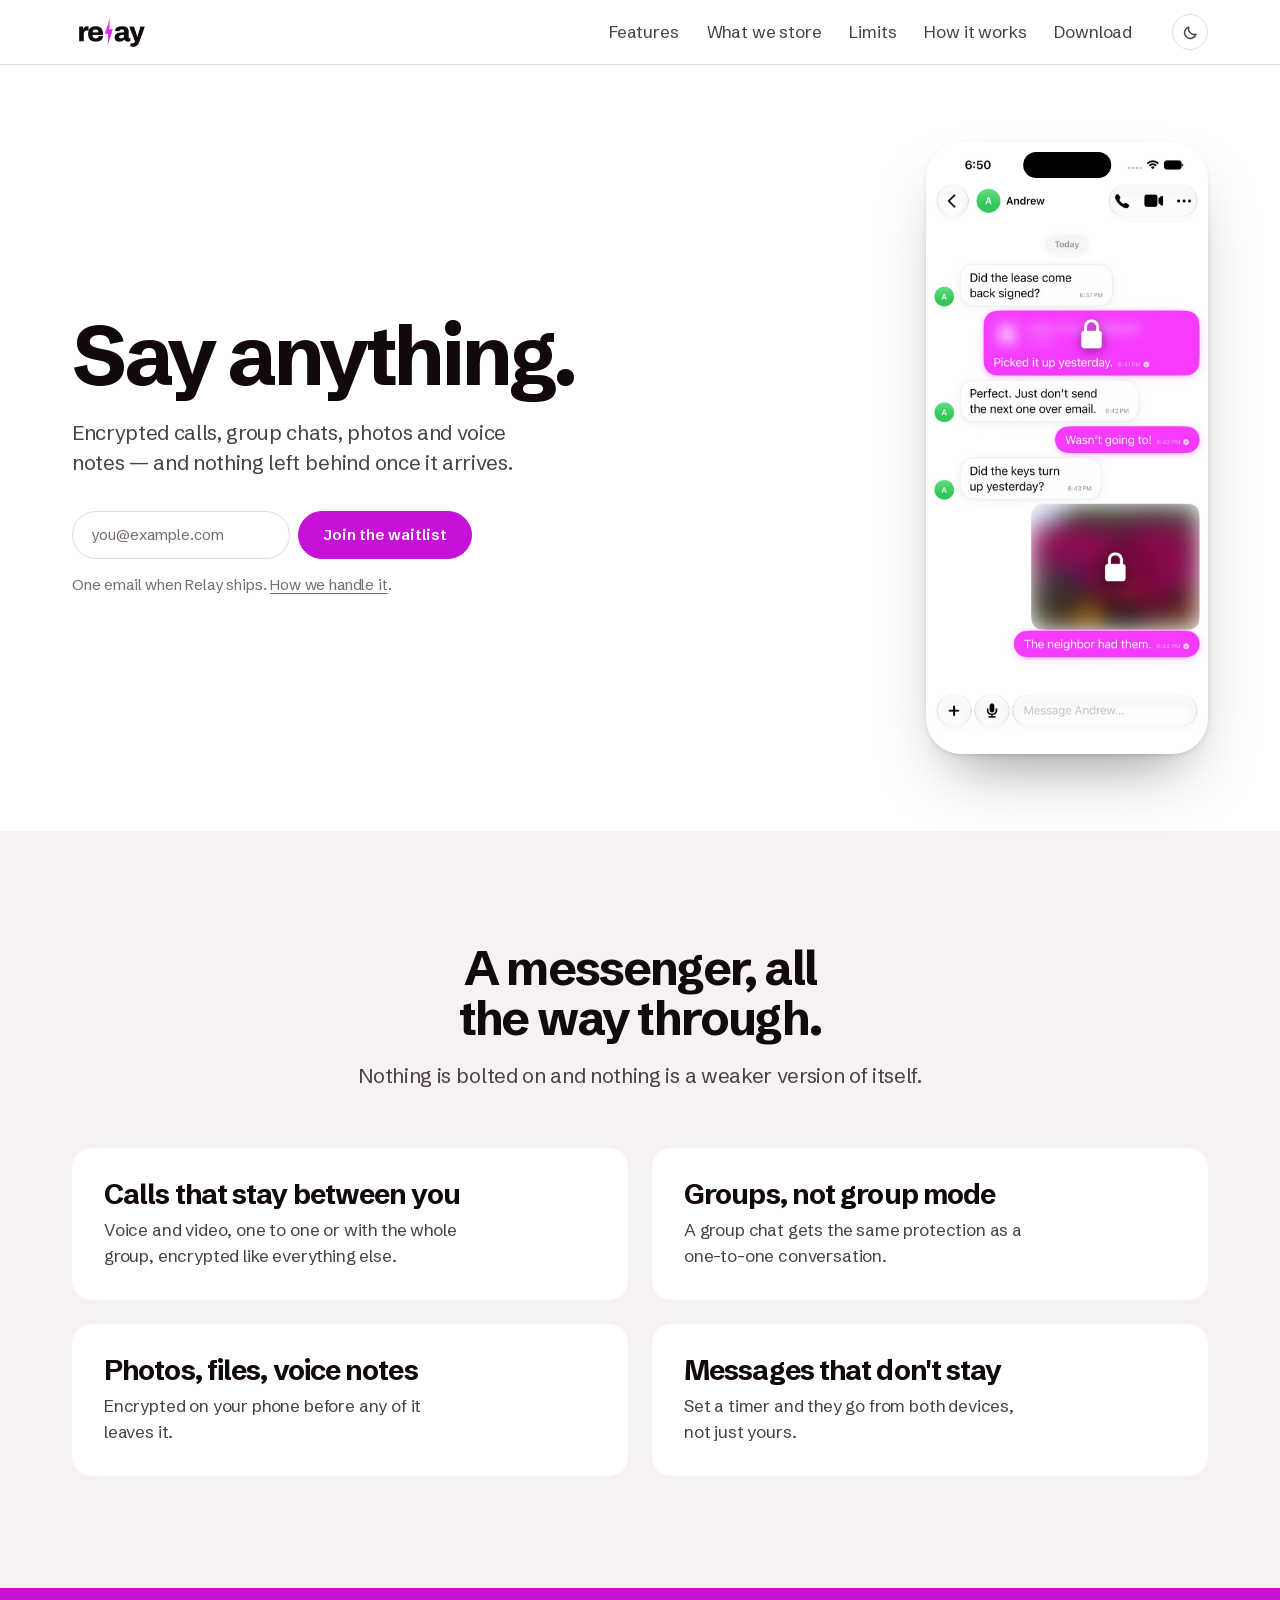
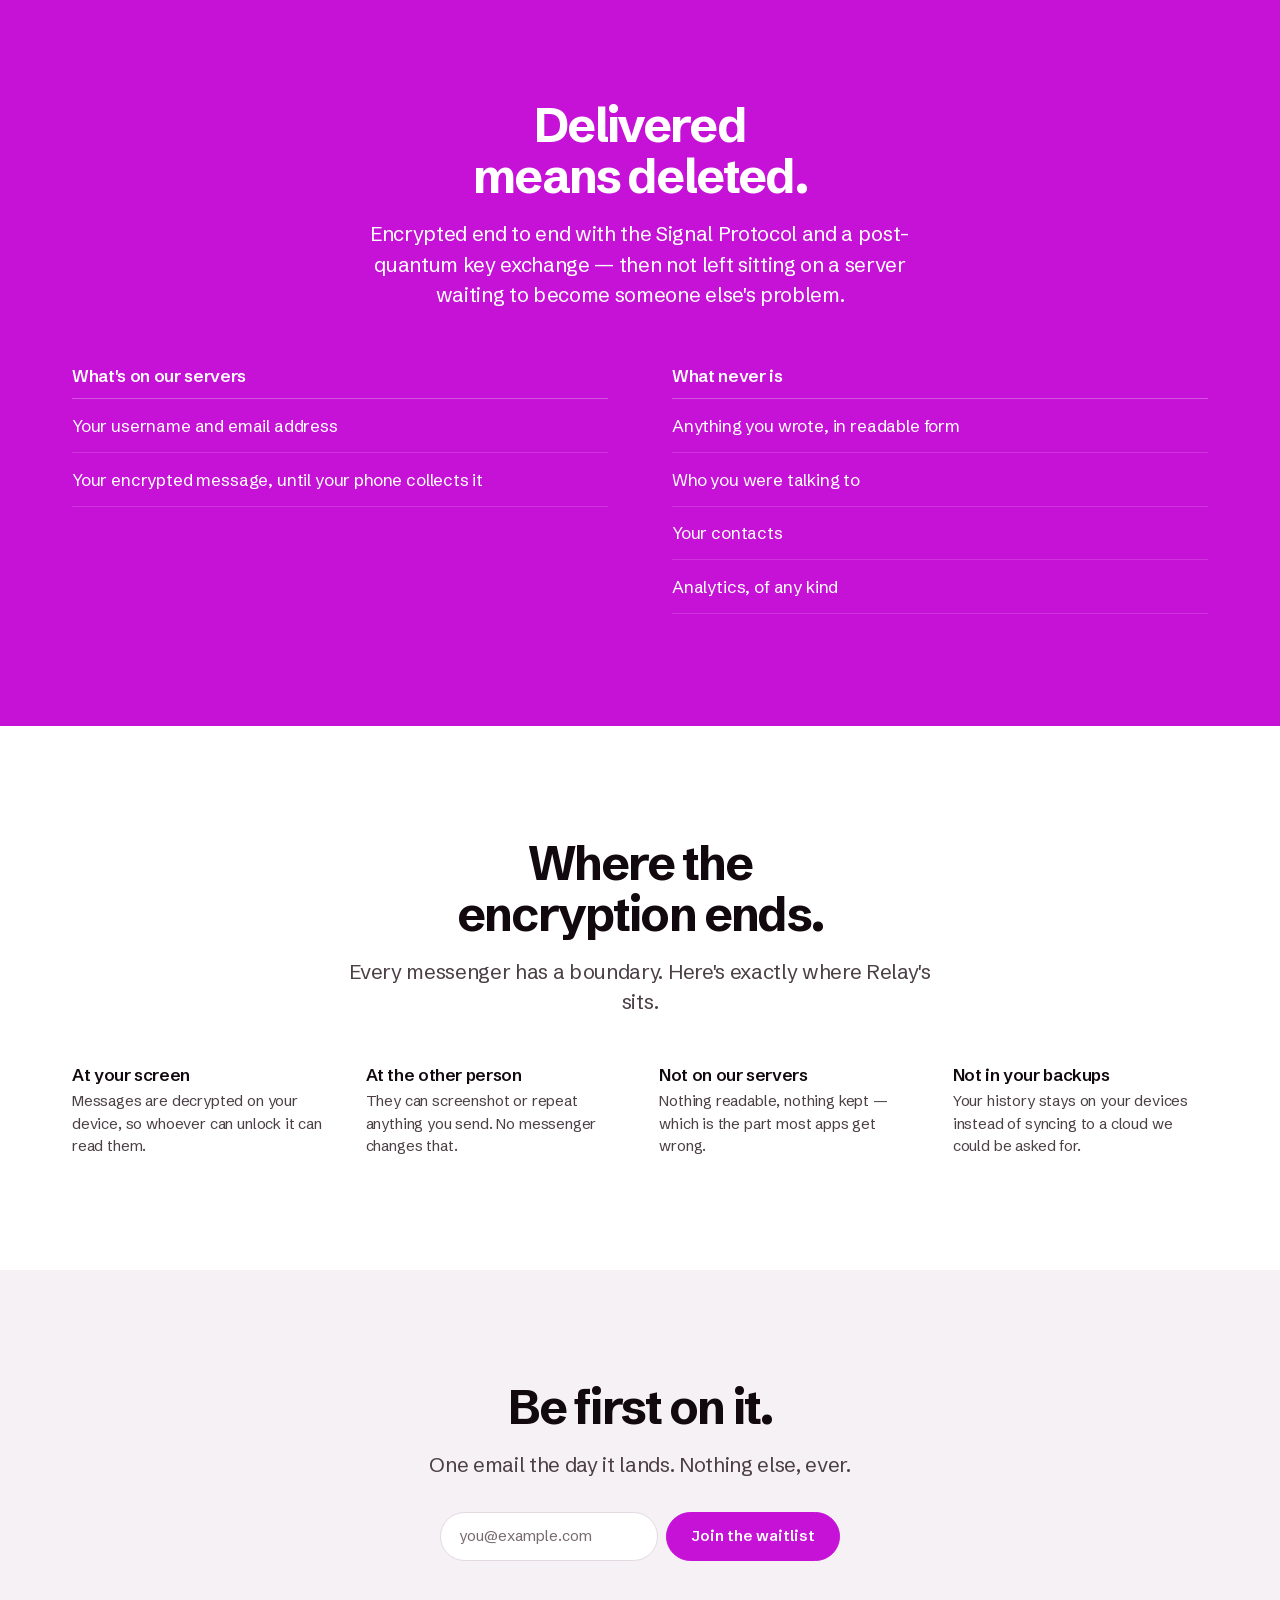
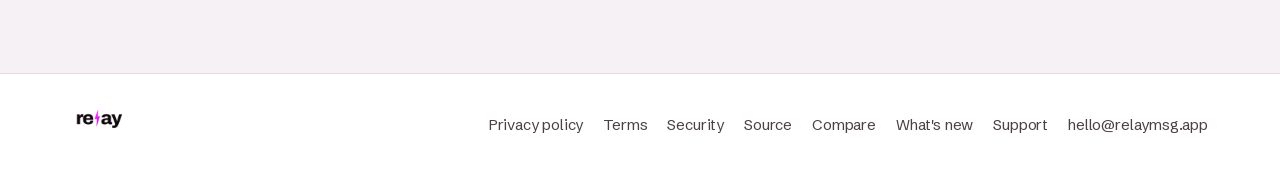
==== commit 14b42d87: "Add How it works, Source & licences, Compare and What's new pages - security.html: plain-language ex" ====
--- a/index.html
+++ b/index.html
@@ -16,6 +16,28 @@
 <meta property="og:image:height" content="630">
 <meta property="og:image:alt" content="Relay — say anything. Encrypted calls, group chats, photos and voice notes.">
 <meta name="twitter:card" content="summary_large_image">
+<script type="application/ld+json">
+{
+  "@context": "https://schema.org",
+  "@graph": [
+    {
+      "@type": "Organization",
+      "@id": "https://relaymsg.app/#org",
+      "name": "Relay",
+      "url": "https://relaymsg.app/",
+      "logo": "https://relaymsg.app/images/relay-logo-dark-ink.png",
+      "email": "support@relaymsg.app"
+    },
+    {
+      "@type": "WebSite",
+      "@id": "https://relaymsg.app/#website",
+      "name": "Relay",
+      "url": "https://relaymsg.app/",
+      "publisher": { "@id": "https://relaymsg.app/#org" }
+    }
+  ]
+}
+</script>
 <meta name="theme-color" content="#FFFFFF" media="(prefers-color-scheme: light)">
 <meta name="theme-color" content="#12090F" media="(prefers-color-scheme: dark)">
 <link rel="preload" href="fonts/schibsted-grotesk-latin.woff2" as="font" type="font/woff2" crossorigin>
@@ -44,7 +66,8 @@
       <a href="#features">Features</a>
       <a href="#storage">What we store</a>
       <a href="#limits">Limits</a>
-      <a href="download.html">Download</a>
+      <a href="/security">How it works</a>
+      <a href="/download">Download</a>
     </nav>
     <button class="theme-toggle" type="button" id="theme-toggle" aria-label="Switch theme">
       <svg class="i-light" width="15" height="15" viewBox="0 0 16 16" fill="none" aria-hidden="true">
@@ -78,7 +101,7 @@
           <button class="btn" type="submit">Join the waitlist</button>
         </div>
         <p class="form-status" id="waitlist-status" role="status" aria-live="polite"></p>
-        <p class="signup-note">One email when Relay ships. <a href="privacy.html">How we handle it</a>.</p>
+        <p class="signup-note">One email when Relay ships. <a href="/privacy">How we handle it</a>.</p>
       </form>
     </div>
 
@@ -209,9 +232,13 @@
       <img class="logo-on-dark" src="images/relay-logo-light-ink.png" alt="Relay" width="280" height="128">
     </p>
     <nav class="foot-links" aria-label="Footer">
-      <a href="privacy.html">Privacy policy</a>
-      <a href="terms.html">Terms</a>
-      <a href="support.html">Support</a>
+      <a href="/privacy">Privacy policy</a>
+      <a href="/terms">Terms</a>
+      <a href="/security">Security</a>
+      <a href="/source">Source</a>
+      <a href="/compare">Compare</a>
+      <a href="/changelog">What's new</a>
+      <a href="/support">Support</a>
       <a href="mailto:hello@relaymsg.app">hello@relaymsg.app</a>
     </nav>
   </div>
--- a/styles.css
+++ b/styles.css
@@ -210,8 +210,8 @@
 .nav-links { display: flex; gap: 1.75rem; font-size: var(--t-base); }
 .nav-links a { color: var(--ink-70); text-decoration: none; }
 .nav-links a:hover, .nav-links a[aria-current="page"] { color: var(--ink); }
-@media (max-width: 40rem) { .nav-links { display: none; } }
-@media (max-width: 40rem) { .nav-inner { gap: 0; } .theme-toggle { margin-left: auto; } }
+@media (max-width: 48rem) { .nav-links { display: none; } }
+@media (max-width: 48rem) { .nav-inner { gap: 0; } .theme-toggle { margin-left: auto; } }
 
 /* -------------------------------------------------------------- sections -- */
 
@@ -548,3 +548,37 @@
 .faq summary:hover { color: var(--magenta-ink); }
 .faq .answer { padding-bottom: 1rem; color: var(--ink-70); font-size: var(--t-sm); max-width: 58ch; }
 .faq .answer p + p { margin-top: 0.7rem; }
+
+/* --------------------------------------------------------------- tables -- */
+/* Scrolls sideways inside its own box on a narrow screen rather than pushing
+   the page wider than the viewport. */
+
+.table-wrap {
+  margin-top: 1rem;
+  overflow-x: auto;
+  -webkit-overflow-scrolling: touch;
+  border: 1px solid var(--line);
+  border-radius: 0.75rem;
+}
+.table-wrap.table-wide { margin-block: 2rem 0.5rem; }
+.table { width: 100%; border-collapse: collapse; font-size: var(--t-sm); }
+.table th, .table td {
+  text-align: left; vertical-align: top;
+  padding: 0.7rem 0.9rem;
+  border-bottom: 1px solid var(--line);
+}
+.table tbody tr:last-child th, .table tbody tr:last-child td { border-bottom: 0; }
+.table thead th { background: var(--grey); font-weight: 600; color: var(--ink); white-space: nowrap; }
+.table tbody th { font-weight: 600; color: var(--ink); }
+.table td { color: var(--ink-70); }
+.table td b { color: var(--ink); font-weight: 600; }
+.table.compare { min-width: 40rem; }
+.table.compare tbody th { width: 30%; }
+/* Keeps the question in view while the answers scroll sideways on a phone. */
+.table.compare tbody th, .table.compare thead th:first-child {
+  position: sticky; left: 0; z-index: 1;
+  background: var(--page);
+  box-shadow: inset -1px 0 0 var(--line), -4px 0 0 var(--page);
+}
+.table.compare thead th:first-child { background: var(--grey); box-shadow: inset -1px 0 0 var(--line), -4px 0 0 var(--grey); }
+@media (max-width: 40rem) { .table.compare tbody th { width: auto; min-width: 9rem; } }
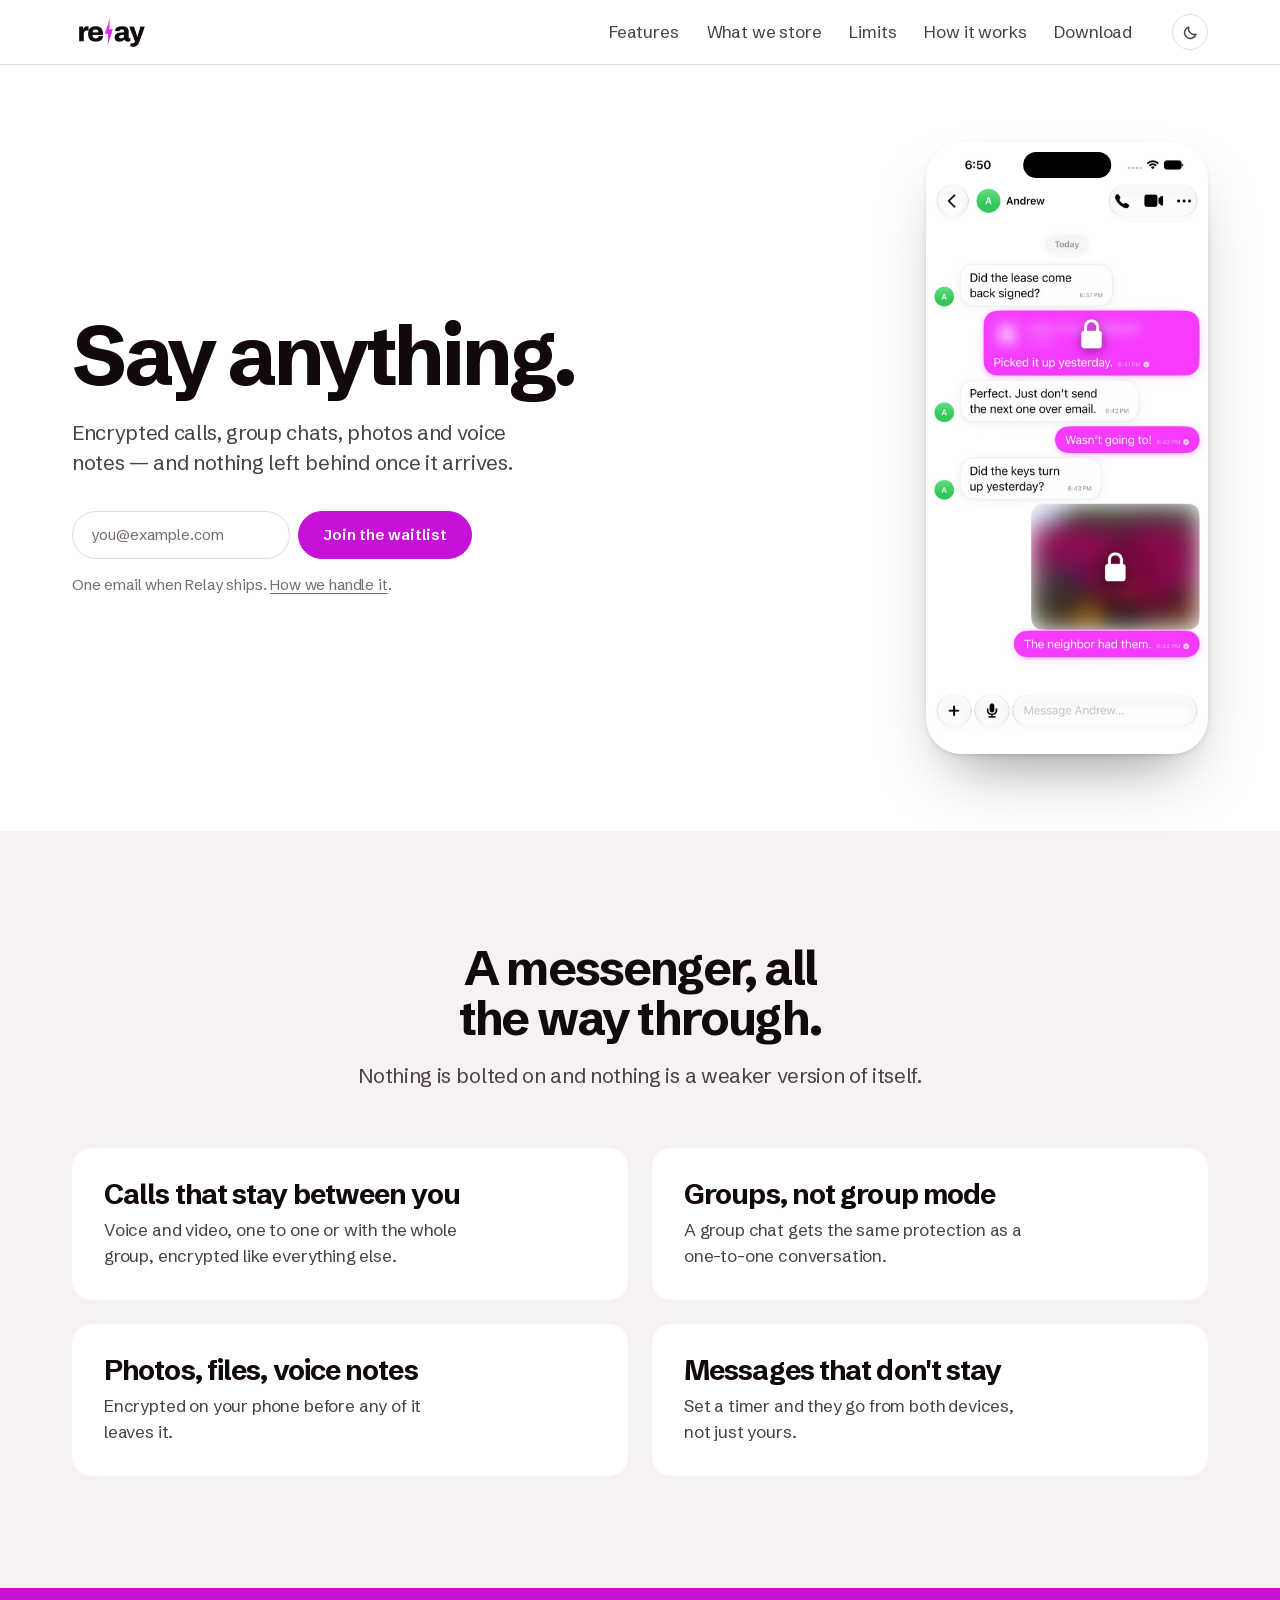
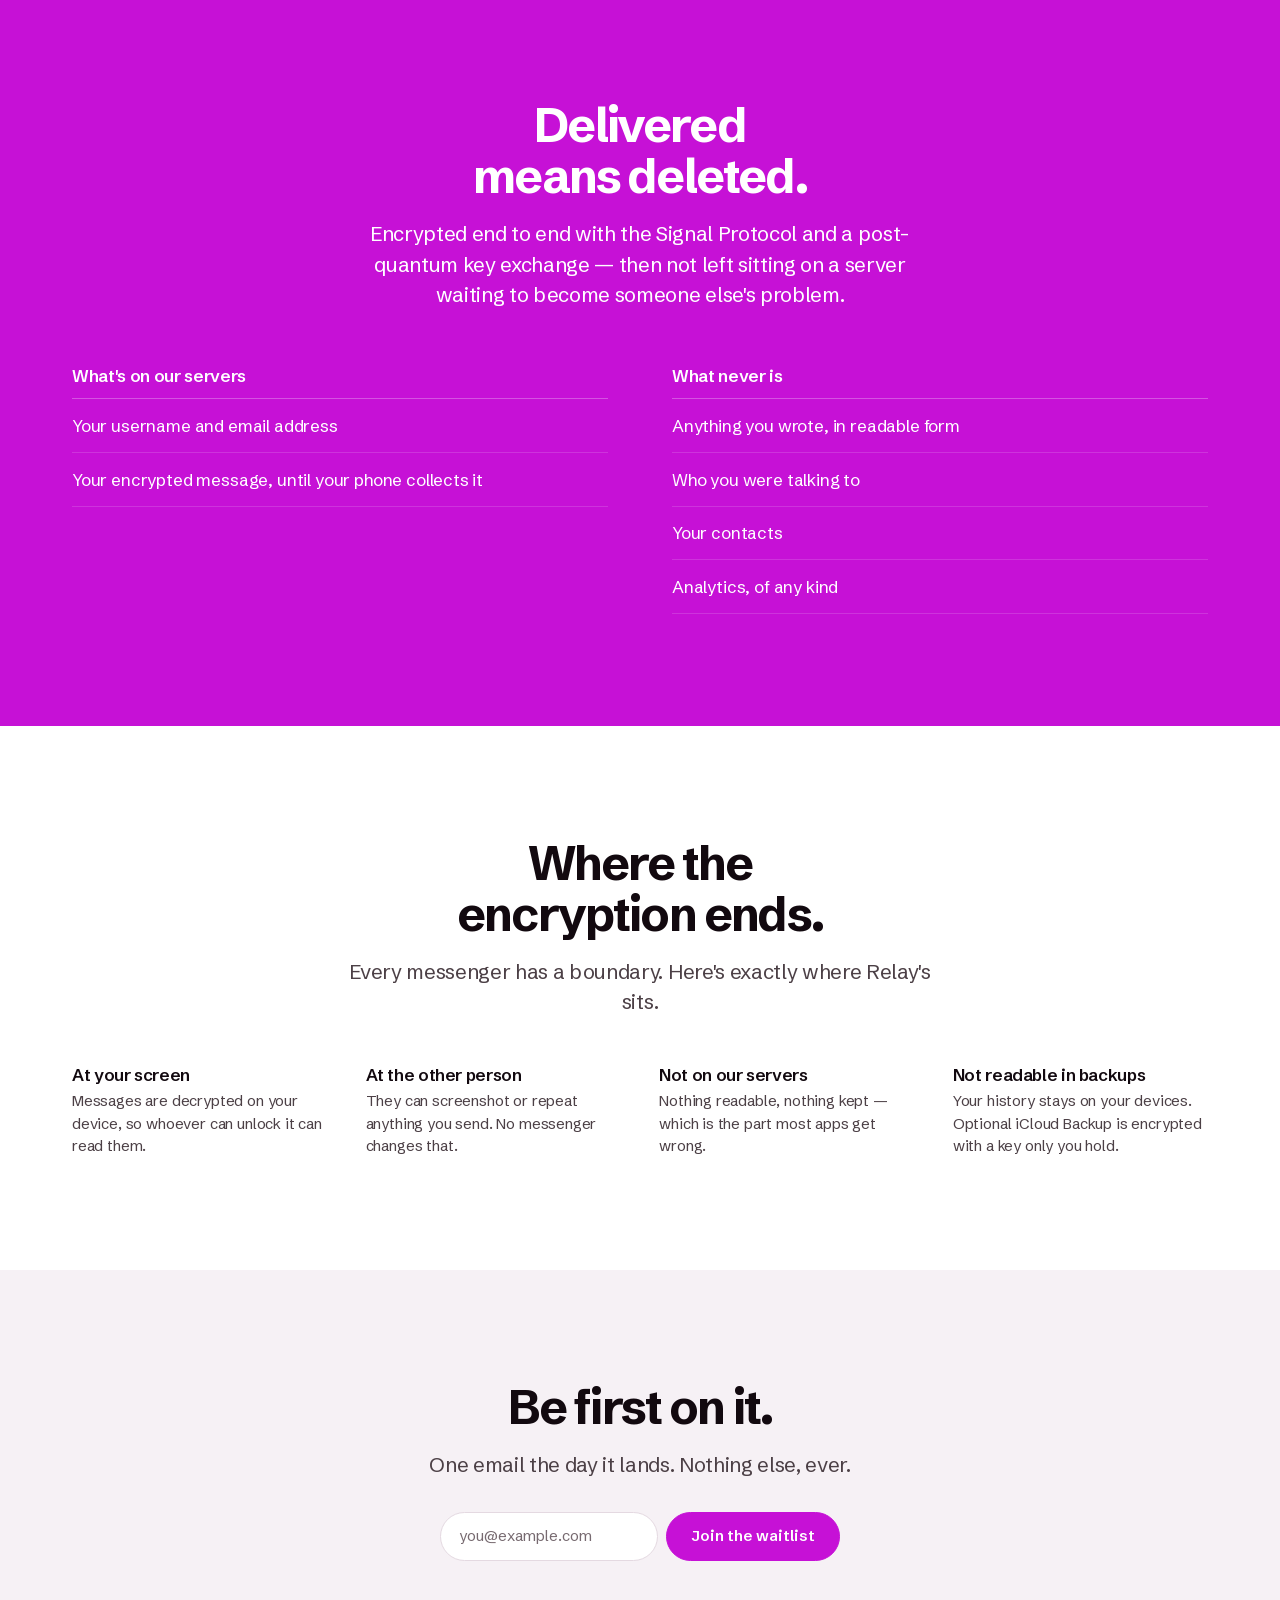
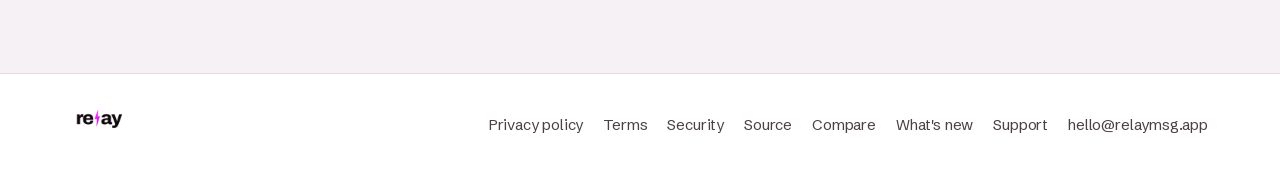
==== commit c1e9b709: "Call link landing page and app link; fix outdated facts (iOS 26, iCloud backup, Queensland time, sel" ====
--- a/index.html
+++ b/index.html
@@ -200,8 +200,8 @@
           <p>Nothing readable, nothing kept — which is the part most apps get wrong.</p>
         </div>
         <div class="point">
-          <h3>Not in your backups</h3>
-          <p>Your history stays on your devices instead of syncing to a cloud we could be asked for.</p>
+          <h3>Not readable in backups</h3>
+          <p>Your history stays on your devices. Optional iCloud Backup is encrypted with a key only you hold.</p>
         </div>
       </div>
     </div>
